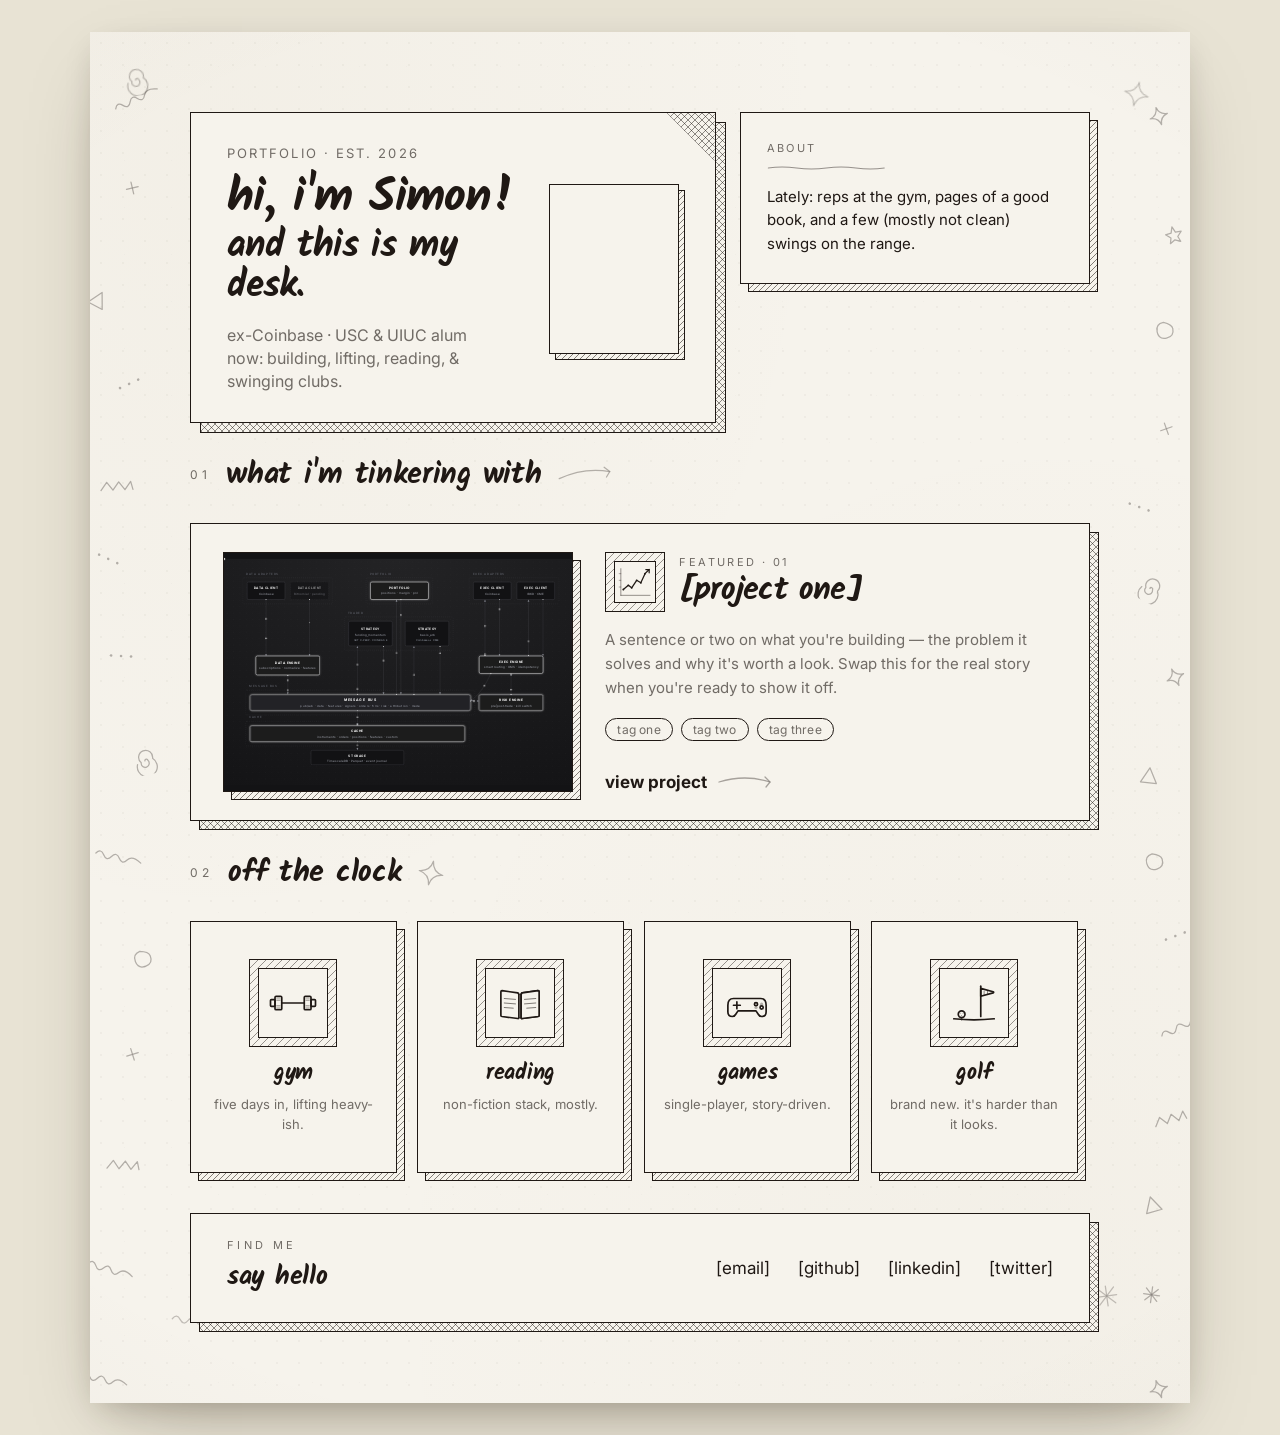
==== index.html @ 75fd81f4 "Portfolio site" ====
<!DOCTYPE html>
<html lang="en">
<head>
  <meta charset="UTF-8" />
  <meta name="viewport" content="width=device-width, initial-scale=1.0" />
  <title>Simon · Portfolio</title>
  <meta name="description" content="Personal portfolio of Simon — projects, hobbies, and how to get in touch." />

  <link rel="preconnect" href="https://fonts.googleapis.com">
  <link rel="preconnect" href="https://fonts.gstatic.com" crossorigin>
  <link href="https://fonts.googleapis.com/css2?family=Inter:wght@400;500;600;700;800&family=Kalam:wght@400;700&display=swap" rel="stylesheet">

  <link rel="stylesheet" href="assets/css/tokens.css" />
  <link rel="stylesheet" href="assets/css/base.css" />
  <link rel="stylesheet" href="assets/css/layout.css" />
  <link rel="stylesheet" href="assets/css/components.css" />
  <link rel="stylesheet" href="assets/css/animations.css" />

  <script src="assets/js/image-slot.js" defer></script>
  <script type="module" src="assets/js/main.js"></script>
</head>
<body>

  <main class="stage paper">
    <!-- Drifting margin doodles (populated by main.js) -->
    <div class="drift drift--left" data-drift="left" aria-hidden="true"></div>
    <div class="drift drift--right" data-drift="right" aria-hidden="true"></div>

    <!-- Floating corner doodles (populated by main.js) -->
    <div class="float-doodle float-doodle--tl" data-float="tl" aria-hidden="true"></div>
    <div class="float-doodle float-doodle--tr" data-float="tr" aria-hidden="true"></div>
    <div class="float-doodle float-doodle--bl" data-float="bl" aria-hidden="true"></div>
    <div class="float-doodle float-doodle--br" data-float="br" aria-hidden="true"></div>

    <div class="content">

      <!-- ── Hero ─────────────────────────────────────────────── -->
      <section class="hero frame frame--cross" style="--hatch-offset: 10px;">
        <div class="frame__shadow" aria-hidden="true"></div>
        <div class="frame__body">
          <div class="frame__corner frame__corner--tr" aria-hidden="true"></div>
          <div class="hero__body">
            <div class="hero__text">
              <div class="hero__eyebrow">Portfolio · est. 2026</div>
              <h1 class="hero__title hand">
                hi, i'm
                <span class="underline">Simon<svg class="underline__svg" aria-hidden="true" viewBox="0 0 100 9" preserveAspectRatio="none"><path d="M 1 5 Q 14 2, 28 4.5 Q 42 7, 56 4 Q 70 1.5, 84 5 Q 92 6.5, 99 4" fill="none" stroke="#1f1814" stroke-width="1.7" stroke-linecap="round"/></svg></span>!
                <span class="hero__title-sub">and this is my desk.</span>
              </h1>
              <p class="hero__bio">
                ex-Coinbase · USC &amp; UIUC alum<br />
                now: building, lifting, reading, &amp; swinging clubs.
              </p>
            </div>
            <div class="hero__photo">
              <div class="hero__photo-shadow" aria-hidden="true"></div>
              <div class="hero__photo-frame">
                <image-slot
                  id="hero-photo"
                  shape="rect"
                  placeholder="photo of you">
                </image-slot>
              </div>
            </div>
          </div>
        </div>
      </section>

      <!-- ── About ────────────────────────────────────────────── -->
      <aside class="about frame">
        <div class="frame__shadow" aria-hidden="true"></div>
        <div class="frame__body">
          <div class="about__body">
            <div class="eyebrow">about</div>
            <svg class="sketch-rule about__rule" aria-hidden="true" viewBox="0 0 200 6" preserveAspectRatio="none"><path d="M 2 3 Q 25 1, 50 3 T 100 3 T 150 3 T 198 3" fill="none" stroke="rgba(31,24,20,0.45)" stroke-width="1.2" stroke-linecap="round"/></svg>
            <p class="about__text">
              Lately: reps at the gym, pages of a good book, and a few (mostly not clean) swings on the range.
            </p>
          </div>
        </div>
      </aside>

      <!-- ── Projects ─────────────────────────────────────────── -->
      <section class="section section--projects">
        <header class="section-head">
          <span class="section-head__num">01</span>
          <h2 class="section-head__title hand">
            <span class="underline">what i'm tinkering with<svg class="underline__svg" aria-hidden="true" viewBox="0 0 100 9" preserveAspectRatio="none"><path d="M 1 5 Q 14 2, 28 4.5 Q 42 7, 56 4 Q 70 1.5, 84 5 Q 92 6.5, 99 4" fill="none" stroke="#1f1814" stroke-width="1.7" stroke-linecap="round"/></svg></span>
          </h2>
          <span class="section-head__doodle section-head__doodle--rotL" data-doodle="arrow" aria-hidden="true"></span>
        </header>
        <!-- Featured project — the one I'm focused on right now. -->
        <article class="featured frame frame--cross" style="--hatch-offset: 9px;">
          <div class="frame__shadow" aria-hidden="true"></div>
          <div class="frame__body">
            <div class="featured__body">
              <div class="featured__visual">
                <div class="featured__shot-shadow" aria-hidden="true"></div>
                <div class="featured__shot featured__shot--diagram">
                  <object
                    class="featured__diagram"
                    type="image/svg+xml"
                    data="assets/diagrams/s11-architecture.svg"
                    aria-label="S11 Quant system architecture — animated data-flow diagram">
                  </object>
                </div>
              </div>
              <div class="featured__content">
                <div class="featured__head">
                  <div class="icon-box icon-box--sm">
                    <div class="icon-box__inset" data-icon="stock" data-icon-size="42"></div>
                  </div>
                  <div>
                    <div class="eyebrow">featured · 01</div>
                    <h3 class="featured__title hand">
                      <span class="underline">[project one]<svg class="underline__svg" aria-hidden="true" viewBox="0 0 100 9" preserveAspectRatio="none"><path d="M 1 5 Q 14 2, 28 4.5 Q 42 7, 56 4 Q 70 1.5, 84 5 Q 92 6.5, 99 4" fill="none" stroke="#1f1814" stroke-width="1.7" stroke-linecap="round"/></svg></span>
                    </h3>
                  </div>
                </div>
                <p class="featured__desc">
                  A sentence or two on what you're building — the problem it solves and
                  why it's worth a look. Swap this for the real story when you're ready
                  to show it off.
                </p>
                <ul class="featured__tags">
                  <li class="featured__tag">tag one</li>
                  <li class="featured__tag">tag two</li>
                  <li class="featured__tag">tag three</li>
                </ul>
                <a class="featured__cta" href="#" rel="noopener">
                  <span class="underline">view project<svg class="underline__svg" aria-hidden="true" viewBox="0 0 100 9" preserveAspectRatio="none"><path d="M 1 5 Q 14 2, 28 4.5 Q 42 7, 56 4 Q 70 1.5, 84 5 Q 92 6.5, 99 4" fill="none" stroke="#1f1814" stroke-width="1.7" stroke-linecap="round"/></svg></span>
                  <span class="featured__cta-arrow" data-doodle="arrow" aria-hidden="true"></span>
                </a>
              </div>
            </div>
          </div>
        </article>

        <!-- More projects, parked for later. Uncomment the grid to show them as small cards. -->
        <!--
        <div class="card-grid">
          <article class="card frame">
            <div class="frame__shadow" aria-hidden="true"></div>
            <div class="frame__body">
              <div class="card__body">
                <div class="card__head"><span class="eyebrow">proj · B</span></div>
                <div class="card__icon-wrap">
                  <div class="icon-box icon-box--lg">
                    <div class="icon-box__inset" data-icon="stack" data-icon-size="70"></div>
                  </div>
                </div>
                <div>
                  <div class="card__label hand">
                    <span class="underline">[project two]<svg class="underline__svg" aria-hidden="true" viewBox="0 0 100 9" preserveAspectRatio="none"><path d="M 1 5 Q 14 2, 28 4.5 Q 42 7, 56 4 Q 70 1.5, 84 5 Q 92 6.5, 99 4" fill="none" stroke="#1f1814" stroke-width="1.7" stroke-linecap="round"/></svg></span>
                  </div>
                  <div class="card__note">placeholder · swap me</div>
                </div>
              </div>
            </div>
          </article>

          <article class="card frame">
            <div class="frame__shadow" aria-hidden="true"></div>
            <div class="frame__body">
              <div class="card__body">
                <div class="card__head"><span class="eyebrow">proj · C</span></div>
                <div class="card__icon-wrap">
                  <div class="icon-box icon-box--lg">
                    <div class="icon-box__inset" data-icon="waveform" data-icon-size="70"></div>
                  </div>
                </div>
                <div>
                  <div class="card__label hand">
                    <span class="underline">[project three]<svg class="underline__svg" aria-hidden="true" viewBox="0 0 100 9" preserveAspectRatio="none"><path d="M 1 5 Q 14 2, 28 4.5 Q 42 7, 56 4 Q 70 1.5, 84 5 Q 92 6.5, 99 4" fill="none" stroke="#1f1814" stroke-width="1.7" stroke-linecap="round"/></svg></span>
                  </div>
                  <div class="card__note">placeholder · swap me</div>
                </div>
              </div>
            </div>
          </article>

          <article class="card frame">
            <div class="frame__shadow" aria-hidden="true"></div>
            <div class="frame__body">
              <div class="card__body">
                <div class="card__head"><span class="eyebrow">proj · D</span></div>
                <div class="card__icon-wrap">
                  <div class="icon-box icon-box--lg">
                    <div class="icon-box__inset" data-icon="compass" data-icon-size="70"></div>
                  </div>
                </div>
                <div>
                  <div class="card__label hand">
                    <span class="underline">[project four]<svg class="underline__svg" aria-hidden="true" viewBox="0 0 100 9" preserveAspectRatio="none"><path d="M 1 5 Q 14 2, 28 4.5 Q 42 7, 56 4 Q 70 1.5, 84 5 Q 92 6.5, 99 4" fill="none" stroke="#1f1814" stroke-width="1.7" stroke-linecap="round"/></svg></span>
                  </div>
                  <div class="card__note">placeholder · swap me</div>
                </div>
              </div>
            </div>
          </article>
        </div>
        -->

      </section>

      <!-- ── Hobbies ──────────────────────────────────────────── -->
      <section class="section section--hobbies">
        <header class="section-head">
          <span class="section-head__num">02</span>
          <h2 class="section-head__title hand">
            <span class="underline">off the clock<svg class="underline__svg" aria-hidden="true" viewBox="0 0 100 9" preserveAspectRatio="none"><path d="M 1 5 Q 14 2, 28 4.5 Q 42 7, 56 4 Q 70 1.5, 84 5 Q 92 6.5, 99 4" fill="none" stroke="#1f1814" stroke-width="1.7" stroke-linecap="round"/></svg></span>
          </h2>
          <span class="section-head__doodle section-head__doodle--rotR" data-doodle="sparkle" aria-hidden="true"></span>
        </header>
        <div class="card-grid">

          <article class="card card--hobby frame">
            <div class="frame__shadow" aria-hidden="true"></div>
            <div class="frame__body">
              <div class="card__body">
                <div class="icon-box icon-box--md">
                  <div class="icon-box__inset" data-icon="dumbbell" data-icon-size="54"></div>
                </div>
                <div class="card__label hand">
                  <span class="underline">gym<svg class="underline__svg" aria-hidden="true" viewBox="0 0 100 9" preserveAspectRatio="none"><path d="M 1 5 Q 14 2, 28 4.5 Q 42 7, 56 4 Q 70 1.5, 84 5 Q 92 6.5, 99 4" fill="none" stroke="#1f1814" stroke-width="1.7" stroke-linecap="round"/></svg></span>
                </div>
                <div class="card__note">five days in, lifting heavy-ish.</div>
              </div>
            </div>
          </article>

          <article class="card card--hobby frame">
            <div class="frame__shadow" aria-hidden="true"></div>
            <div class="frame__body">
              <div class="card__body">
                <div class="icon-box icon-box--md">
                  <div class="icon-box__inset" data-icon="book" data-icon-size="54"></div>
                </div>
                <div class="card__label hand">
                  <span class="underline">reading<svg class="underline__svg" aria-hidden="true" viewBox="0 0 100 9" preserveAspectRatio="none"><path d="M 1 5 Q 14 2, 28 4.5 Q 42 7, 56 4 Q 70 1.5, 84 5 Q 92 6.5, 99 4" fill="none" stroke="#1f1814" stroke-width="1.7" stroke-linecap="round"/></svg></span>
                </div>
                <div class="card__note">non-fiction stack, mostly.</div>
              </div>
            </div>
          </article>

          <article class="card card--hobby frame">
            <div class="frame__shadow" aria-hidden="true"></div>
            <div class="frame__body">
              <div class="card__body">
                <div class="icon-box icon-box--md">
                  <div class="icon-box__inset" data-icon="controller" data-icon-size="54"></div>
                </div>
                <div class="card__label hand">
                  <span class="underline">games<svg class="underline__svg" aria-hidden="true" viewBox="0 0 100 9" preserveAspectRatio="none"><path d="M 1 5 Q 14 2, 28 4.5 Q 42 7, 56 4 Q 70 1.5, 84 5 Q 92 6.5, 99 4" fill="none" stroke="#1f1814" stroke-width="1.7" stroke-linecap="round"/></svg></span>
                </div>
                <div class="card__note">single-player, story-driven.</div>
              </div>
            </div>
          </article>

          <article class="card card--hobby frame">
            <div class="frame__shadow" aria-hidden="true"></div>
            <div class="frame__body">
              <div class="card__body">
                <div class="icon-box icon-box--md">
                  <div class="icon-box__inset" data-icon="golf" data-icon-size="54"></div>
                </div>
                <div class="card__label hand">
                  <span class="underline">golf<svg class="underline__svg" aria-hidden="true" viewBox="0 0 100 9" preserveAspectRatio="none"><path d="M 1 5 Q 14 2, 28 4.5 Q 42 7, 56 4 Q 70 1.5, 84 5 Q 92 6.5, 99 4" fill="none" stroke="#1f1814" stroke-width="1.7" stroke-linecap="round"/></svg></span>
                </div>
                <div class="card__note">brand new. it's harder than it looks.</div>
              </div>
            </div>
          </article>

        </div>
      </section>

      <!-- ── Contact ──────────────────────────────────────────── -->
      <section class="contact frame frame--cross" style="--hatch-offset: 9px;">
        <div class="frame__shadow" aria-hidden="true"></div>
        <div class="frame__body">
          <div class="contact__body">
            <div>
              <div class="contact__lead-eyebrow">find me</div>
              <div class="contact__lead hand">say hello</div>
            </div>
            <nav class="contact__links" aria-label="Contact links">
              <a href="mailto:simon.chan@alumni.usc.edu" class="underline">[email]<svg class="underline__svg" aria-hidden="true" viewBox="0 0 100 9" preserveAspectRatio="none"><path d="M 1 5 Q 14 2, 28 4.5 Q 42 7, 56 4 Q 70 1.5, 84 5 Q 92 6.5, 99 4" fill="none" stroke="#1f1814" stroke-width="1.7" stroke-linecap="round"/></svg></a>
              <a href="https://github.com/" class="underline" rel="noopener">[github]<svg class="underline__svg" aria-hidden="true" viewBox="0 0 100 9" preserveAspectRatio="none"><path d="M 1 5 Q 14 2, 28 4.5 Q 42 7, 56 4 Q 70 1.5, 84 5 Q 92 6.5, 99 4" fill="none" stroke="#1f1814" stroke-width="1.7" stroke-linecap="round"/></svg></a>
              <a href="https://www.linkedin.com/" class="underline" rel="noopener">[linkedin]<svg class="underline__svg" aria-hidden="true" viewBox="0 0 100 9" preserveAspectRatio="none"><path d="M 1 5 Q 14 2, 28 4.5 Q 42 7, 56 4 Q 70 1.5, 84 5 Q 92 6.5, 99 4" fill="none" stroke="#1f1814" stroke-width="1.7" stroke-linecap="round"/></svg></a>
              <a href="https://x.com/" class="underline" rel="noopener">[twitter]<svg class="underline__svg" aria-hidden="true" viewBox="0 0 100 9" preserveAspectRatio="none"><path d="M 1 5 Q 14 2, 28 4.5 Q 42 7, 56 4 Q 70 1.5, 84 5 Q 92 6.5, 99 4" fill="none" stroke="#1f1814" stroke-width="1.7" stroke-linecap="round"/></svg></a>
            </nav>
          </div>
        </div>
      </section>

    </div>
  </main>

</body>
</html>
---- assets/css/tokens.css ----
:root {
  --ink: #1f1814;
  --ink-soft: rgba(31, 24, 20, 0.62);
  --ink-faint: rgba(31, 24, 20, 0.32);
  --paper: #f6f3ec;
  --paper-deep: #ece6d6;
  --paper-shell: #e8e3d4;

  --font-sans: 'Inter', system-ui, -apple-system, sans-serif;
  --font-hand: 'Kalam', cursive;

  --stage-width: 1100px;
  --content-margin: 100px;
  --card-width: 210px;
  --gap: 20px;

  --radius-tight: 1px;
  --border-strong: 1.6px solid var(--ink);
  --border-medium: 1.4px solid var(--ink);
  --border-thin: 1.3px solid var(--ink);

  --shadow-stage:
    0 30px 80px -30px rgba(40, 30, 15, 0.35),
    0 10px 30px -10px rgba(40, 30, 15, 0.25);

  --anim-icon: 2.6s;
  --anim-pulse: 1.5s;
  --anim-underline: 0.55s;
  --anim-drift-left: 140s;
  --anim-drift-right: 170s;

  --hatch-diag: url("data:image/svg+xml;utf8,<svg xmlns='http://www.w3.org/2000/svg' width='6' height='6'><line x1='0' y1='6' x2='6' y2='0' stroke='%231f1814' stroke-width='0.55'/></svg>");
  --hatch-cross: url("data:image/svg+xml;utf8,<svg xmlns='http://www.w3.org/2000/svg' width='7' height='7'><line x1='0' y1='7' x2='7' y2='0' stroke='%231f1814' stroke-width='0.5'/><line x1='0' y1='0' x2='7' y2='7' stroke='%231f1814' stroke-width='0.5'/></svg>");
  --hatch-soft: url("data:image/svg+xml;utf8,<svg xmlns='http://www.w3.org/2000/svg' width='8' height='8'><line x1='0' y1='8' x2='8' y2='0' stroke='%231f1814' stroke-width='0.45'/></svg>");
}
---- assets/css/base.css ----
*,
*::before,
*::after {
  box-sizing: border-box;
}

html,
body {
  margin: 0;
  padding: 0;
  min-height: 100%;
}

html {
  background: var(--paper-shell);
  font-family: var(--font-sans);
  color: var(--ink);
  -webkit-font-smoothing: antialiased;
  -moz-osx-font-smoothing: grayscale;
}

body {
  display: flex;
  justify-content: center;
  padding: 32px 16px;
}

h1, h2, h3, h4, p {
  margin: 0;
}

a {
  color: inherit;
  text-decoration: none;
}

.paper {
  position: relative;
  background-color: var(--paper);
  background-image:
    radial-gradient(rgba(70, 55, 30, 0.04) 0.9px, transparent 1.3px),
    radial-gradient(rgba(70, 55, 30, 0.022) 0.7px, transparent 1.0px),
    radial-gradient(at 12% 8%, rgba(150, 130, 80, 0.035), transparent 45%),
    radial-gradient(at 88% 92%, rgba(150, 130, 80, 0.03), transparent 50%);
  background-size: 22px 22px, 47px 47px, 100% 100%, 100% 100%;
  background-position: 0 0, 11px 11px, 0 0, 0 0;
}

.paper::before {
  content: '';
  position: absolute;
  inset: 0;
  pointer-events: none;
  background: radial-gradient(120% 80% at 50% 50%, transparent 65%, rgba(100, 80, 40, 0.05) 100%);
  z-index: 0;
}

.eyebrow {
  font-size: 11px;
  letter-spacing: 0.22em;
  text-transform: uppercase;
  color: var(--ink-soft);
}

.eyebrow--wide {
  letter-spacing: 0.3em;
}

.hand {
  font-family: var(--font-hand);
  letter-spacing: -0.01em;
}

.muted {
  color: var(--ink-soft);
}
---- assets/css/layout.css ----
.stage {
  width: min(var(--stage-width), 100%);
  position: relative;
  overflow: hidden;
  padding: 80px clamp(24px, 9vw, 100px) 80px;
  box-shadow: var(--shadow-stage);
}

.content {
  position: relative;
  z-index: 2;
  display: grid;
  grid-template-columns: minmax(0, 3fr) minmax(0, 2fr);
  align-items: start;
  gap: 28px 24px;
}

/* Allow grid items to shrink below their content's min-width */
.content > * { min-width: 0; }

.content > .hero        { grid-column: 1 / 2; }
.content > .about       { grid-column: 2 / 3; align-self: start; }
.content > .section--projects,
.content > .section--hobbies,
.content > .contact     { grid-column: 1 / -1; }

.section-head {
  display: flex;
  align-items: center;
  gap: 16px;
  margin-bottom: 24px;
}

.section-head__num {
  font-size: 12px;
  letter-spacing: 0.3em;
  text-transform: uppercase;
  color: var(--ink-soft);
}

.section-head__title {
  font-size: clamp(22px, 2.8vw, 30px);
  font-weight: 700;
  letter-spacing: -0.01em;
}

.section-head__doodle {
  display: inline-flex;
  opacity: 0.5;
}

.section-head__doodle--rotL { transform: rotate(-8deg); }
.section-head__doodle--rotR { transform: rotate(12deg); }

.card-grid {
  display: grid;
  grid-template-columns: repeat(4, minmax(0, 1fr));
  gap: var(--gap);
  /* give cards room for the frame shadow on right/bottom */
  padding-right: 12px;
  padding-bottom: 12px;
}

/* ── Responsive ─────────────────────────────────────────────────────────── */
/* Below ~960px the hero text column gets too narrow for the side-by-side
   hero+about layout — stack to single column instead. */
@media (max-width: 960px) {
  .stage {
    padding: 56px clamp(16px, 5vw, 64px) 60px;
  }
  .content {
    grid-template-columns: 1fr;
  }
  .content > .hero,
  .content > .about {
    grid-column: 1 / -1;
  }
  .card-grid {
    grid-template-columns: repeat(2, 1fr);
  }
}

@media (max-width: 480px) {
  .card-grid {
    grid-template-columns: 1fr 1fr;
  }
}
---- assets/css/components.css ----
/* ── HatchedFrame ──────────────────────────────────────────────────────── */
.frame {
  position: relative;
  display: flex;
  flex-direction: column;
}

/* Shadow is same size as body, shifted down-right by the offset.
   Using negative right/bottom so it matches body width/height exactly. */
.frame__shadow {
  position: absolute;
  top: var(--hatch-offset, 8px);
  left: var(--hatch-offset, 8px);
  right: calc(-1 * var(--hatch-offset, 8px));
  bottom: calc(-1 * var(--hatch-offset, 8px));
  background-color: var(--paper);
  background-image: var(--hatch-pattern, var(--hatch-diag));
  border: var(--border-thin);
  z-index: 0;
  pointer-events: none;
}

.frame__body {
  position: relative;
  background: var(--paper);
  border: var(--border-strong);
  z-index: 1;
  overflow: hidden;
  flex: 1;
  min-height: 0;
}

.frame--cross .frame__shadow {
  background-image: var(--hatch-cross);
}

/* Hatched corner ornament */
.frame__corner {
  position: absolute;
  width: 48px;
  height: 48px;
  background-image: var(--hatch-cross);
  pointer-events: none;
}

.frame__corner--tr {
  top: 0;
  right: 0;
  clip-path: polygon(100% 0, 0 0, 100% 100%);
}

/* ── Hero ──────────────────────────────────────────────────────────────── */
.hero__body {
  display: flex;
  gap: 22px;
  padding: 32px 36px 28px;
}

.hero__text {
  flex: 1;
  min-width: 0;
}

.hero__eyebrow {
  font-size: 13px;
  letter-spacing: 0.16em;
  text-transform: uppercase;
  color: var(--ink-soft);
  margin-bottom: 12px;
}

.hero__title {
  font-size: clamp(28px, 3.8vw, 48px);
  line-height: 1.05;
  font-weight: 800;
  letter-spacing: -0.02em;
}

.hero__title-sub {
  font-weight: 600;
  font-size: 0.78em;
  display: block;
  margin-top: 4px;
}

.hero__bio {
  margin-top: 18px;
  font-size: 16px;
  line-height: 1.45;
  color: var(--ink-soft);
}

.hero__photo {
  flex: 0 0 auto;
  align-self: center;
  position: relative;
  width: 130px;
  height: 170px;
}

.hero__photo-shadow {
  position: absolute;
  top: 6px;
  left: 6px;
  width: 100%;
  height: 100%;
  background-image: var(--hatch-diag);
  background-color: var(--paper);
  border: var(--border-thin);
}

.hero__photo-frame {
  position: absolute;
  inset: 0;
  border: 1.5px solid var(--ink);
  background: var(--paper);
  overflow: hidden;
  z-index: 1;
}

.hero__photo image-slot {
  display: block;
  width: 100%;
  height: 100%;
}

@media (max-width: 720px) {
  .hero__body { flex-direction: column-reverse; align-items: center; text-align: center; }
  .hero__photo { align-self: center; }
}

/* ── About note ────────────────────────────────────────────────────────── */
.about__body {
  padding: 28px 26px;
}

.about__rule {
  margin: 10px 0 14px;
}

.about__text {
  font-size: 15px;
  line-height: 1.55;
  overflow-wrap: break-word;
}

/* ── Cards ─────────────────────────────────────────────────────────────── */
.card {
  cursor: pointer;
  transition: transform 0.25s ease-out;
  transform-origin: center;
}

.card:hover {
  animation: pulse var(--anim-pulse) ease-in-out infinite;
}

.card__body {
  padding: 20px 18px 18px;
  display: flex;
  flex-direction: column;
  height: 100%;
  min-height: 295px;
}

.card__head {
  display: flex;
  justify-content: space-between;
  align-items: flex-start;
}

.card__icon-wrap {
  flex: 1;
  display: flex;
  align-items: center;
  justify-content: center;
  margin: 6px 0;
}

.card__label {
  font-size: 18px;
  font-weight: 700;
  letter-spacing: -0.01em;
  line-height: 1.2;
}

.card__note {
  font-size: 12px;
  color: var(--ink-soft);
  margin-top: 6px;
  line-height: 1.4;
}

.card--hobby .card__body {
  align-items: center;
  justify-content: center;
  text-align: center;
  min-height: 250px;
  padding: 22px 18px;
}

.card--hobby .card__label {
  margin-top: 14px;
  font-size: 22px;
}

.card--hobby .card__note {
  font-size: 13px;
  margin-top: 8px;
  line-height: 1.5;
  /* Reserve two lines so every card's content block is the same height —
     keeps the icon boxes aligned across the row regardless of note length. */
  min-height: 3em;
}

/* Narrow screens wrap notes to three lines; reserve accordingly. */
@media (max-width: 560px) {
  .card--hobby .card__note {
    min-height: 4.5em;
  }
}

/* ── HatchedIconBox ────────────────────────────────────────────────────── */
.icon-box {
  position: relative;
  display: flex;
  align-items: center;
  justify-content: center;
  border: var(--border-medium);
  background-image: var(--hatch-soft);
  background-color: var(--paper);
}

.icon-box--lg { width: 110px; height: 110px; }
.icon-box--md { width: 88px; height: 88px; }
.icon-box--sm { width: 60px; height: 60px; flex: 0 0 auto; }

.icon-box__inset {
  position: absolute;
  inset: 8px;
  background: var(--paper);
  border: 1px solid var(--ink);
  display: flex;
  align-items: center;
  justify-content: center;
}

/* ── Contact ───────────────────────────────────────────────────────────── */
.contact__body {
  padding: 24px 36px;
  display: flex;
  gap: 32px;
  align-items: center;
  flex-wrap: wrap;
}

.contact__lead-eyebrow {
  font-size: 11px;
  letter-spacing: 0.3em;
  text-transform: uppercase;
  color: var(--ink-soft);
  margin-bottom: 4px;
}

.contact__lead {
  font-size: 26px;
  font-weight: 700;
  letter-spacing: -0.01em;
  display: flex;
  align-items: center;
  gap: 12px;
}

.contact__links {
  display: flex;
  gap: 28px;
  flex: 1;
  justify-content: flex-end;
  flex-wrap: wrap;
  font-size: 17px;
}

/* ── Sketched underline ───────────────────────────────────────────────── */
.underline {
  position: relative;
  display: inline-block;
  cursor: pointer;
}

.underline__svg {
  position: absolute;
  left: -3%;
  right: -3%;
  bottom: -7px;
  width: 106%;
  height: 9px;
  overflow: visible;
  pointer-events: none;
}

.underline__svg path {
  stroke-dasharray: 110;
  stroke-dashoffset: 110;
  transition: stroke-dashoffset var(--anim-underline) cubic-bezier(0.45, 0.05, 0.2, 1);
}

.underline:hover .underline__svg path,
.underline:focus-visible .underline__svg path,
.card:hover .underline__svg path,
.featured:hover .underline__svg path {
  stroke-dashoffset: 0;
}

/* ── Sketched rule ────────────────────────────────────────────────────── */
.sketch-rule {
  display: block;
  height: 6px;
  width: 40%;
}

/* ── Floating doodles ─────────────────────────────────────────────────── */
.float-doodle {
  position: absolute;
  z-index: 1;
  opacity: 0.45;
  pointer-events: none;
}

.float-doodle--tl { top: 32px; left: 30px; transform: rotate(-10deg); }
.float-doodle--tr { top: 48px; right: 40px; transform: rotate(14deg); opacity: 0.4; }
.float-doodle--bl { bottom: 70px; left: 80px; transform: rotate(6deg); opacity: 0.4; }
.float-doodle--br { bottom: 90px; right: 70px; transform: rotate(-8deg); opacity: 0.4; }

/* ── Margin doodle drift ──────────────────────────────────────────────── */
.drift {
  position: absolute;
  top: 0;
  bottom: 0;
  width: 70px;
  overflow: hidden;
  pointer-events: none;
  opacity: 0.5;
  z-index: 1;
}

.drift--left  { left: 0; }
.drift--right { right: 0; }

.drift__strip {
  position: absolute;
  inset: 0 0 auto 0;
  will-change: transform;
}

.drift--left .drift__strip  { animation: drift-down var(--anim-drift-left) linear infinite; }
.drift--right .drift__strip { animation: drift-up var(--anim-drift-right) linear infinite; }

.drift__item {
  display: flex;
  justify-content: center;
}

@media (max-width: 720px) {
  .drift { display: none; }
}

/* ── Featured project ─────────────────────────────────────────────────── */
.featured__body {
  display: flex;
  gap: 32px;
  padding: 28px 32px;
  align-items: stretch;
}

.featured__visual {
  flex: 0 0 42%;
  position: relative;
  min-height: 240px;
}

.featured__shot-shadow {
  position: absolute;
  top: 8px;
  left: 8px;
  width: 100%;
  height: 100%;
  background-image: var(--hatch-diag);
  background-color: var(--paper);
  border: var(--border-thin);
}

.featured__shot {
  position: absolute;
  inset: 0;
  z-index: 1;
  border: 1.5px solid var(--ink);
  background: var(--paper);
  overflow: hidden;
}

.featured__shot image-slot {
  display: block;
  width: 100%;
  height: 100%;
}

/* When the screenshot slot holds the dark animated architecture diagram,
   give it a dark backdrop so letterbox margins read as part of the panel. */
.featured__shot--diagram {
  background: #131315;
}

.featured__diagram {
  display: block;
  width: 100%;
  height: 100%;
  border: 0;
  pointer-events: none;
}

.featured__content {
  flex: 1;
  min-width: 0;
  display: flex;
  flex-direction: column;
}

.featured__head {
  display: flex;
  align-items: center;
  gap: 14px;
}

.featured__title {
  font-size: clamp(22px, 2.8vw, 32px);
  font-weight: 800;
  letter-spacing: -0.02em;
  line-height: 1.1;
  margin-top: 4px;
}

.featured__desc {
  font-size: 15px;
  line-height: 1.6;
  color: var(--ink-soft);
  margin-top: 16px;
  max-width: 48ch;
}

.featured__tags {
  list-style: none;
  margin: 18px 0 0;
  padding: 0;
  display: flex;
  flex-wrap: wrap;
  gap: 8px;
}

.featured__tag {
  font-size: 12px;
  letter-spacing: 0.02em;
  padding: 3px 11px;
  border: 1.2px solid var(--ink);
  border-radius: 999px;
  color: var(--ink-soft);
}

.featured__cta {
  margin-top: auto;
  padding-top: 22px;
  display: inline-flex;
  align-items: center;
  gap: 10px;
  width: fit-content;
  font-size: 17px;
  font-weight: 700;
}

.featured__cta-arrow {
  display: inline-flex;
  opacity: 0.6;
  transition: transform 0.25s ease-out;
}

.featured__cta:hover .featured__cta-arrow {
  transform: translateX(4px);
}

@media (max-width: 720px) {
  .featured__body { flex-direction: column; gap: 22px; padding: 24px; }
  .featured__visual { flex: none; width: 100%; min-height: 200px; }
}
---- assets/css/animations.css ----
/* ── Card pulse ───────────────────────────────────────────────────────── */
@keyframes pulse {
  0%, 100% { transform: scale(1); }
  50%      { transform: scale(1.025); }
}

/* ── Drift loops — translateY -50% is exactly one strip height,
   so when the loop restarts the visible content is byte-identical. ── */
@keyframes drift-down {
  from { transform: translate3d(0, -50%, 0); }
  to   { transform: translate3d(0, 0, 0); }
}

@keyframes drift-up {
  from { transform: translate3d(0, 0, 0); }
  to   { transform: translate3d(0, -50%, 0); }
}

/* ── Golf ball roll-to-flag ──────────────────────────────────────────── */
@keyframes golf-roll {
  0%   { transform: translateX(0); opacity: 1; }
  65%  { transform: translateX(calc(var(--golf-icon-size, 48px) * 15 / 48)); opacity: 1; }
  78%  { transform: translateX(calc(var(--golf-icon-size, 48px) * 15 / 48)); opacity: 0; }
  82%  { transform: translateX(0); opacity: 0; }
  100% { transform: translateX(0); opacity: 1; }
}

.icon-golf { cursor: pointer; }

.icon-golf:hover .golf-ball,
.card:hover .icon-golf .golf-ball {
  animation: golf-roll var(--anim-icon) ease-out infinite;
}

/* ── Stock graph: line draws in, dots + arrow fade in, then resets ──── */
.icon-stock .stock-line { stroke-dasharray: 100; }

.icon-stock:hover .stock-line,
.card:hover .icon-stock .stock-line {
  animation: stock-line var(--anim-icon) ease-out infinite;
}

.icon-stock:hover .stock-arrow,
.icon-stock:hover .stock-dots,
.card:hover .icon-stock .stock-arrow,
.card:hover .icon-stock .stock-dots,
.featured:hover .icon-stock .stock-arrow,
.featured:hover .icon-stock .stock-dots {
  animation: stock-trail var(--anim-icon) ease-out infinite;
}

/* Featured card: draw the trend line on whole-card hover too */
.featured:hover .icon-stock .stock-line {
  animation: stock-line var(--anim-icon) ease-out infinite;
}

@keyframes stock-line {
  0%, 5%   { stroke-dashoffset: 100; opacity: 1; }
  58%      { stroke-dashoffset: 0;   opacity: 1; }
  85%      { stroke-dashoffset: 0;   opacity: 1; }
  92%      { stroke-dashoffset: 0;   opacity: 0; }
  93%      { stroke-dashoffset: 100; opacity: 0; }
  100%     { stroke-dashoffset: 100; opacity: 1; }
}

@keyframes stock-trail {
  0%, 55%  { opacity: 0; }
  66%      { opacity: 1; }
  85%      { opacity: 1; }
  95%, 100% { opacity: 0; }
}

/* ── Book page flip ──────────────────────────────────────────────────── */
.icon-book .book-page-right {
  transform-box: view-box;
  transform-origin: 50% 50%;
}

.icon-book:hover .book-page-right,
.card:hover .icon-book .book-page-right {
  animation: page-turn var(--anim-icon) ease-in-out infinite;
}

@keyframes page-turn {
  0%   { transform: scaleX(1);  opacity: 1; }
  45%  { transform: scaleX(-1); opacity: 1; }
  60%  { transform: scaleX(-1); opacity: 0; }
  61%  { transform: scaleX(1);  opacity: 0; }
  100% { transform: scaleX(1);  opacity: 1; }
}

/* ── Dumbbell pump ───────────────────────────────────────────────────── */
.icon-dumbbell .plate {
  transform-box: fill-box;
  transform-origin: center;
}

.icon-dumbbell:hover .plate,
.card:hover .icon-dumbbell .plate {
  animation: dumbbell-pump var(--anim-icon) ease-in-out infinite;
}

@keyframes dumbbell-pump {
  0%, 8%    { transform: scale(1); }
  50%       { transform: scale(1.22); }
  92%, 100% { transform: scale(1); }
}

/* ── Controller spin ─────────────────────────────────────────────────── */
.icon-controller .controller-body {
  transform-box: view-box;
  transform-origin: 50% 50%;
}

.icon-controller:hover .controller-body,
.card:hover .icon-controller .controller-body {
  animation: controller-spin var(--anim-icon) linear infinite;
}

@keyframes controller-spin {
  0%   { transform: rotate(0deg)   scale(1); }
  25%  { transform: rotate(90deg)  scale(1.05); }
  50%  { transform: rotate(180deg) scale(1.1); }
  75%  { transform: rotate(270deg) scale(1.05); }
  100% { transform: rotate(360deg) scale(1); }
}

/* ── Reduced motion ──────────────────────────────────────────────────── */
@media (prefers-reduced-motion: reduce) {
  *,
  *::before,
  *::after {
    animation-duration: 0.01ms !important;
    animation-iteration-count: 1 !important;
    transition-duration: 0.01ms !important;
  }
}
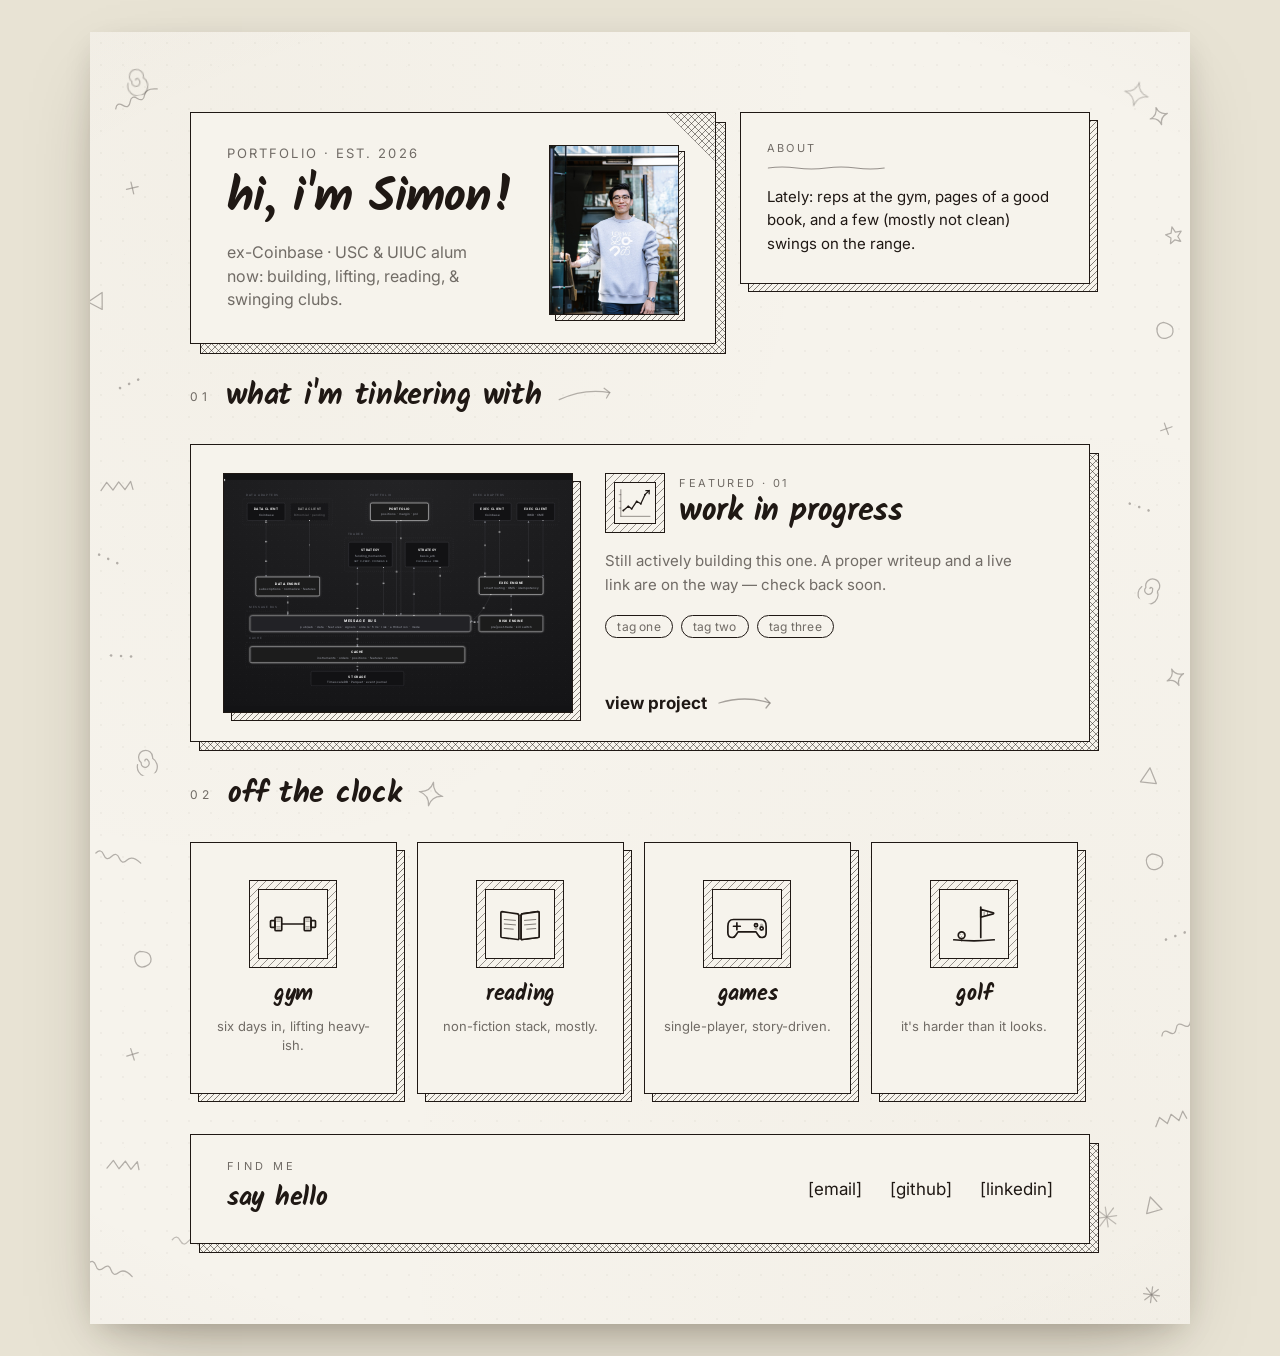
==== commit b3723e3d: "Add hero photo, featured project + architecture page, contact links" ====
--- a/index.html
+++ b/index.html
@@ -16,7 +16,6 @@
   <link rel="stylesheet" href="assets/css/components.css" />
   <link rel="stylesheet" href="assets/css/animations.css" />
 
-  <script src="assets/js/image-slot.js" defer></script>
   <script type="module" src="assets/js/main.js"></script>
 </head>
 <body>
@@ -45,7 +44,6 @@
               <h1 class="hero__title hand">
                 hi, i'm
                 <span class="underline">Simon<svg class="underline__svg" aria-hidden="true" viewBox="0 0 100 9" preserveAspectRatio="none"><path d="M 1 5 Q 14 2, 28 4.5 Q 42 7, 56 4 Q 70 1.5, 84 5 Q 92 6.5, 99 4" fill="none" stroke="#1f1814" stroke-width="1.7" stroke-linecap="round"/></svg></span>!
-                <span class="hero__title-sub">and this is my desk.</span>
               </h1>
               <p class="hero__bio">
                 ex-Coinbase · USC &amp; UIUC alum<br />
@@ -55,11 +53,7 @@
             <div class="hero__photo">
               <div class="hero__photo-shadow" aria-hidden="true"></div>
               <div class="hero__photo-frame">
-                <image-slot
-                  id="hero-photo"
-                  shape="rect"
-                  placeholder="photo of you">
-                </image-slot>
+                <img class="hero__photo-img" src="assets/img/photo.jpg" alt="Simon Chan" />
               </div>
             </div>
           </div>
@@ -113,21 +107,20 @@
                   <div>
                     <div class="eyebrow">featured · 01</div>
                     <h3 class="featured__title hand">
-                      <span class="underline">[project one]<svg class="underline__svg" aria-hidden="true" viewBox="0 0 100 9" preserveAspectRatio="none"><path d="M 1 5 Q 14 2, 28 4.5 Q 42 7, 56 4 Q 70 1.5, 84 5 Q 92 6.5, 99 4" fill="none" stroke="#1f1814" stroke-width="1.7" stroke-linecap="round"/></svg></span>
+                      <a class="underline" href="architecture.html">work in progress<svg class="underline__svg" aria-hidden="true" viewBox="0 0 100 9" preserveAspectRatio="none"><path d="M 1 5 Q 14 2, 28 4.5 Q 42 7, 56 4 Q 70 1.5, 84 5 Q 92 6.5, 99 4" fill="none" stroke="#1f1814" stroke-width="1.7" stroke-linecap="round"/></svg></a>
                     </h3>
                   </div>
                 </div>
                 <p class="featured__desc">
-                  A sentence or two on what you're building — the problem it solves and
-                  why it's worth a look. Swap this for the real story when you're ready
-                  to show it off.
+                  Still actively building this one. A proper writeup and a live link
+                  are on the way — check back soon.
                 </p>
                 <ul class="featured__tags">
                   <li class="featured__tag">tag one</li>
                   <li class="featured__tag">tag two</li>
                   <li class="featured__tag">tag three</li>
                 </ul>
-                <a class="featured__cta" href="#" rel="noopener">
+                <a class="featured__cta" href="architecture.html">
                   <span class="underline">view project<svg class="underline__svg" aria-hidden="true" viewBox="0 0 100 9" preserveAspectRatio="none"><path d="M 1 5 Q 14 2, 28 4.5 Q 42 7, 56 4 Q 70 1.5, 84 5 Q 92 6.5, 99 4" fill="none" stroke="#1f1814" stroke-width="1.7" stroke-linecap="round"/></svg></span>
                   <span class="featured__cta-arrow" data-doodle="arrow" aria-hidden="true"></span>
                 </a>
@@ -224,7 +217,7 @@
                 <div class="card__label hand">
                   <span class="underline">gym<svg class="underline__svg" aria-hidden="true" viewBox="0 0 100 9" preserveAspectRatio="none"><path d="M 1 5 Q 14 2, 28 4.5 Q 42 7, 56 4 Q 70 1.5, 84 5 Q 92 6.5, 99 4" fill="none" stroke="#1f1814" stroke-width="1.7" stroke-linecap="round"/></svg></span>
                 </div>
-                <div class="card__note">five days in, lifting heavy-ish.</div>
+                <div class="card__note">six days in, lifting heavy-ish.</div>
               </div>
             </div>
           </article>
@@ -269,7 +262,7 @@
                 <div class="card__label hand">
                   <span class="underline">golf<svg class="underline__svg" aria-hidden="true" viewBox="0 0 100 9" preserveAspectRatio="none"><path d="M 1 5 Q 14 2, 28 4.5 Q 42 7, 56 4 Q 70 1.5, 84 5 Q 92 6.5, 99 4" fill="none" stroke="#1f1814" stroke-width="1.7" stroke-linecap="round"/></svg></span>
                 </div>
-                <div class="card__note">brand new. it's harder than it looks.</div>
+                <div class="card__note">it's harder than it looks.</div>
               </div>
             </div>
           </article>
@@ -288,9 +281,11 @@
             </div>
             <nav class="contact__links" aria-label="Contact links">
               <a href="mailto:simon.chan@alumni.usc.edu" class="underline">[email]<svg class="underline__svg" aria-hidden="true" viewBox="0 0 100 9" preserveAspectRatio="none"><path d="M 1 5 Q 14 2, 28 4.5 Q 42 7, 56 4 Q 70 1.5, 84 5 Q 92 6.5, 99 4" fill="none" stroke="#1f1814" stroke-width="1.7" stroke-linecap="round"/></svg></a>
-              <a href="https://github.com/" class="underline" rel="noopener">[github]<svg class="underline__svg" aria-hidden="true" viewBox="0 0 100 9" preserveAspectRatio="none"><path d="M 1 5 Q 14 2, 28 4.5 Q 42 7, 56 4 Q 70 1.5, 84 5 Q 92 6.5, 99 4" fill="none" stroke="#1f1814" stroke-width="1.7" stroke-linecap="round"/></svg></a>
-              <a href="https://www.linkedin.com/" class="underline" rel="noopener">[linkedin]<svg class="underline__svg" aria-hidden="true" viewBox="0 0 100 9" preserveAspectRatio="none"><path d="M 1 5 Q 14 2, 28 4.5 Q 42 7, 56 4 Q 70 1.5, 84 5 Q 92 6.5, 99 4" fill="none" stroke="#1f1814" stroke-width="1.7" stroke-linecap="round"/></svg></a>
-              <a href="https://x.com/" class="underline" rel="noopener">[twitter]<svg class="underline__svg" aria-hidden="true" viewBox="0 0 100 9" preserveAspectRatio="none"><path d="M 1 5 Q 14 2, 28 4.5 Q 42 7, 56 4 Q 70 1.5, 84 5 Q 92 6.5, 99 4" fill="none" stroke="#1f1814" stroke-width="1.7" stroke-linecap="round"/></svg></a>
+              <a href="https://github.com/11Simon15" class="underline" target="_blank" rel="noopener">[github]<svg class="underline__svg" aria-hidden="true" viewBox="0 0 100 9" preserveAspectRatio="none"><path d="M 1 5 Q 14 2, 28 4.5 Q 42 7, 56 4 Q 70 1.5, 84 5 Q 92 6.5, 99 4" fill="none" stroke="#1f1814" stroke-width="1.7" stroke-linecap="round"/></svg></a>
+              <a href="https://www.linkedin.com/in/simonchan92/" class="underline" target="_blank" rel="noopener">[linkedin]<svg class="underline__svg" aria-hidden="true" viewBox="0 0 100 9" preserveAspectRatio="none"><path d="M 1 5 Q 14 2, 28 4.5 Q 42 7, 56 4 Q 70 1.5, 84 5 Q 92 6.5, 99 4" fill="none" stroke="#1f1814" stroke-width="1.7" stroke-linecap="round"/></svg></a>
+<!-- No Twitter/X for now — uncomment to re-add:
+              <a href="https://x.com/" class="underline" target="_blank" rel="noopener">[twitter]<svg class="underline__svg" aria-hidden="true" viewBox="0 0 100 9" preserveAspectRatio="none"><path d="M 1 5 Q 14 2, 28 4.5 Q 42 7, 56 4 Q 70 1.5, 84 5 Q 92 6.5, 99 4" fill="none" stroke="#1f1814" stroke-width="1.7" stroke-linecap="round"/></svg></a>
+              -->
             </nav>
           </div>
         </div>
--- a/assets/css/components.css
+++ b/assets/css/components.css
@@ -76,13 +76,6 @@
   letter-spacing: -0.02em;
 }
 
-.hero__title-sub {
-  font-weight: 600;
-  font-size: 0.78em;
-  display: block;
-  margin-top: 4px;
-}
-
 .hero__bio {
   margin-top: 18px;
   font-size: 16px;
@@ -118,10 +111,11 @@
   z-index: 1;
 }
 
-.hero__photo image-slot {
+.hero__photo-img {
   display: block;
   width: 100%;
   height: 100%;
+  object-fit: cover;
 }
 
 @media (max-width: 720px) {
@@ -398,12 +392,6 @@
   overflow: hidden;
 }
 
-.featured__shot image-slot {
-  display: block;
-  width: 100%;
-  height: 100%;
-}
-
 /* When the screenshot slot holds the dark animated architecture diagram,
    give it a dark backdrop so letterbox margins read as part of the panel. */
 .featured__shot--diagram {
